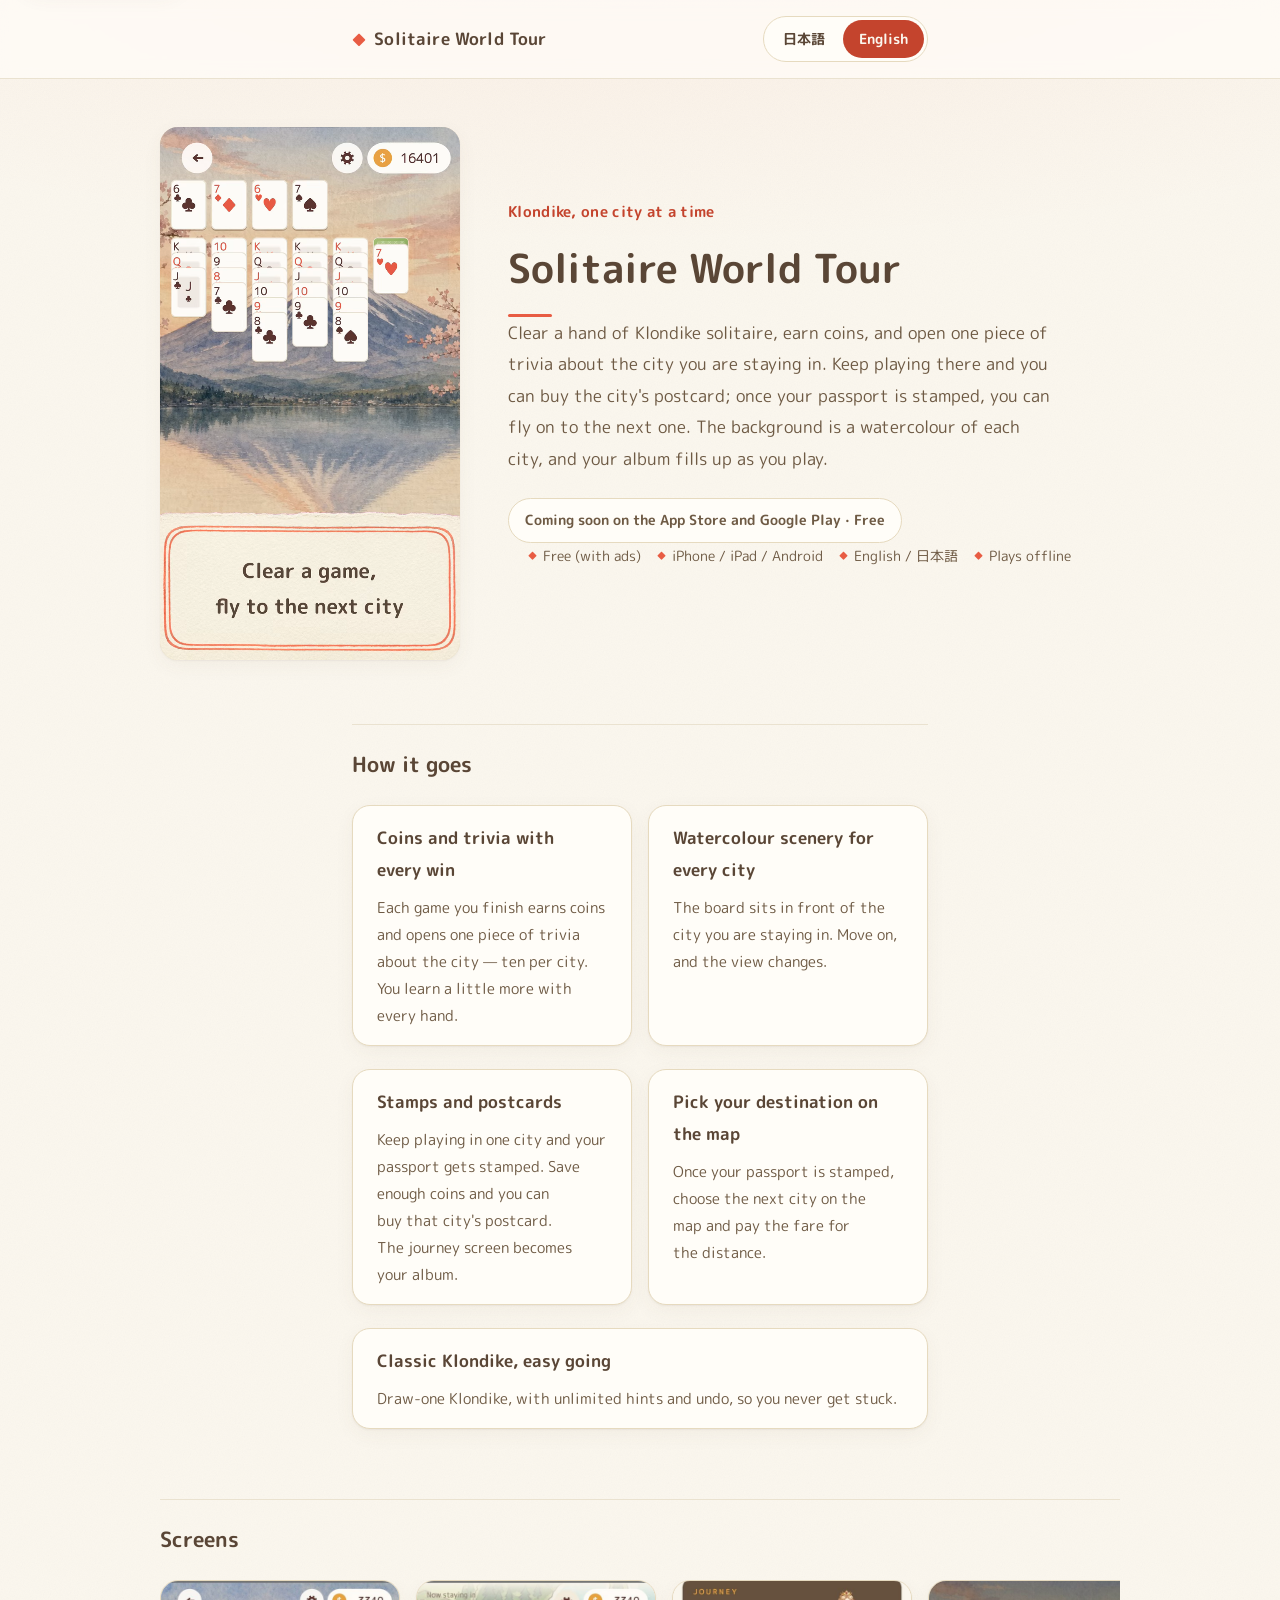
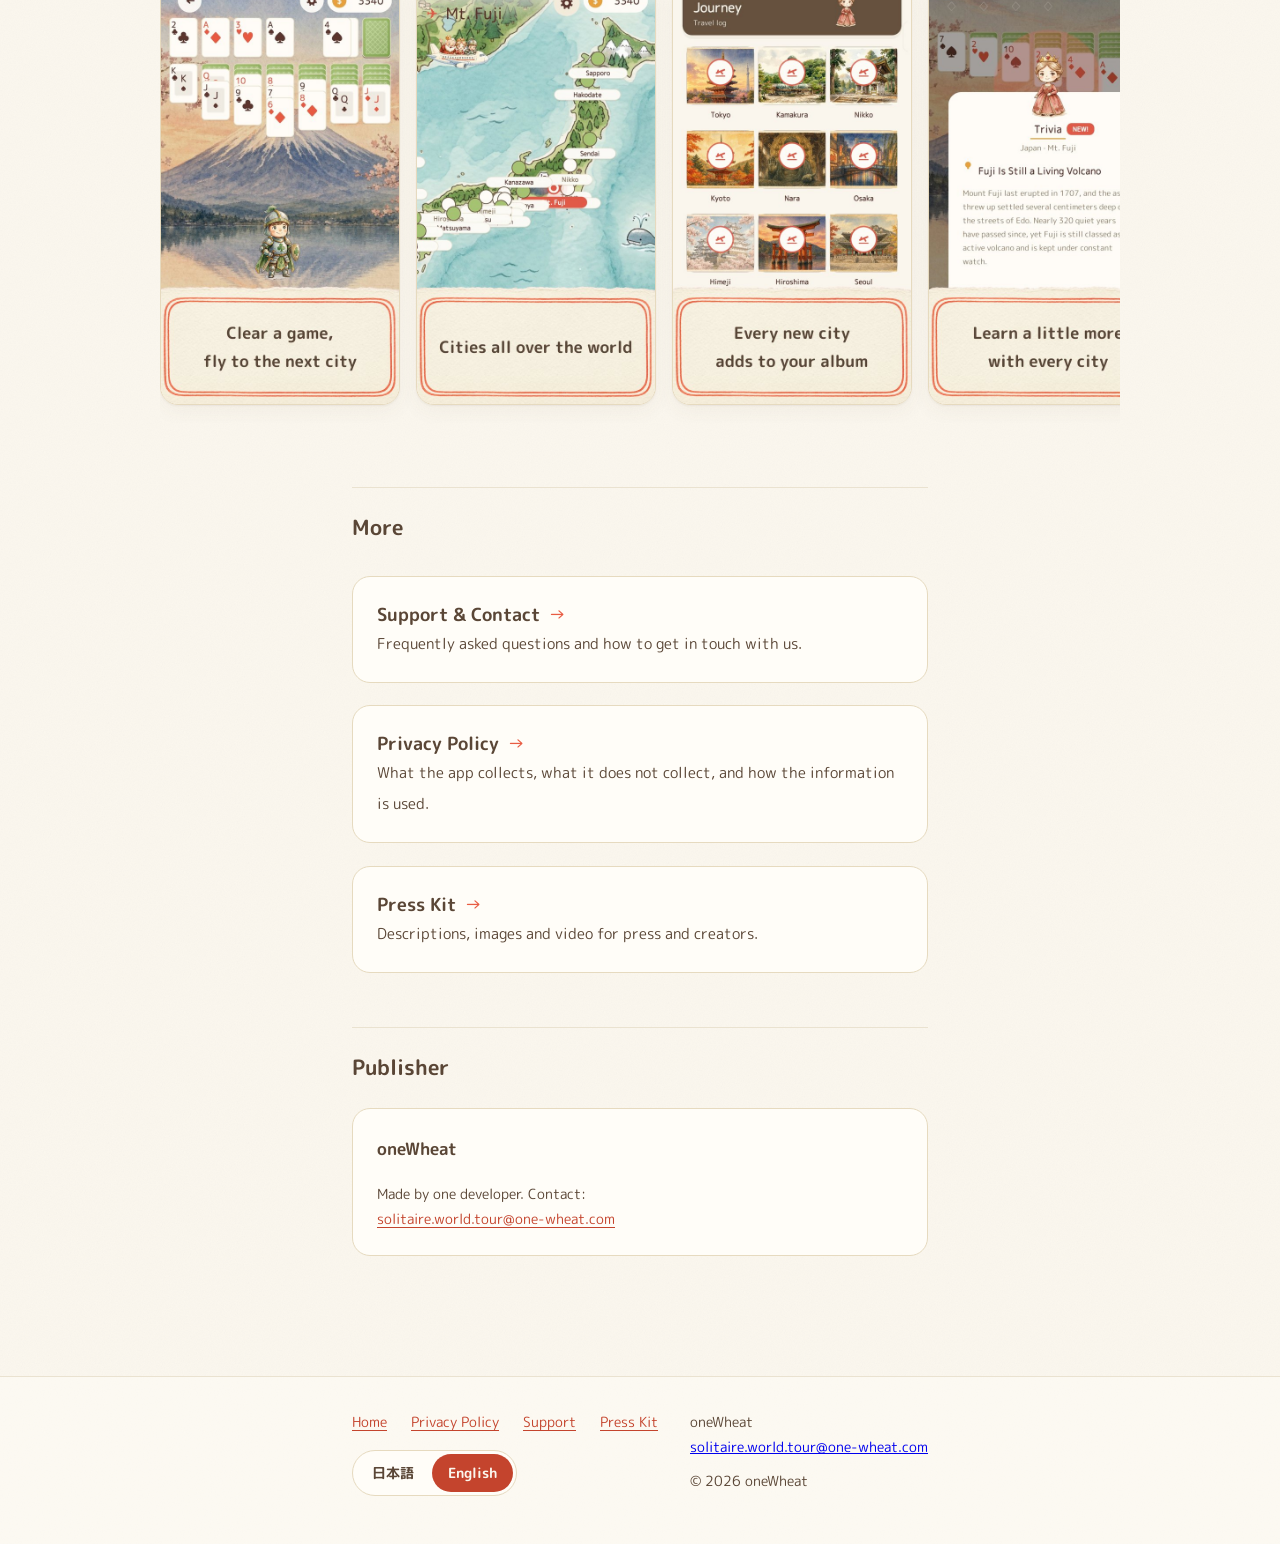
==== get.html @ d3d8b2bd "update" ====
<!DOCTYPE html>
<html lang="ja">
<head>
<meta charset="utf-8">
<meta name="viewport" content="width=device-width, initial-scale=1">
<meta name="color-scheme" content="light">
<title>ソリティア世界旅行 / Solitaire World Tour</title>
<meta name="description" content="ソリティア世界旅行 — クロンダイク・ソリティアを遊んでコインを貯め、世界の街をひとつずつ巡る癒やし系のカードゲーム。Solitaire World Tour — clear a hand of Klondike, earn coins, and fly from city to city. Free on iOS and Android.">
<meta name="robots" content="noindex">
<meta property="og:type" content="website">
<meta property="og:title" content="ソリティア世界旅行 / Solitaire World Tour">
<meta property="og:description" content="世界の街をめぐる、水彩のカードゲーム。Klondike, one city at a time.">
<meta property="og:image" content="https://shunchobi.github.io/solitaire-world-tour-site/assets/press/feature-graphic-ja.jpg">
<meta property="og:url" content="https://shunchobi.github.io/solitaire-world-tour-site/get.html">
<meta name="twitter:card" content="summary_large_image">
<link rel="icon" href="assets/favicon.svg" type="image/svg+xml">
<link rel="stylesheet" href="assets/style.css">
<script>
/* アプリ内の「アプリを教える」が共有する URL。開いた端末に合わせてストアへ送る。
   ここに来るのは共有を受け取った人なので、読み物は挟まずそのまま送る。
   SNS のプレビュー取得は JavaScript を実行しないため、上の og: がそのまま使われる。 */
(function () {
  var ua = navigator.userAgent || "";
  var ios = /iPad|iPhone|iPod/.test(ua) ||
    /* iPadOS 13 以降は Mac を名乗るので、指で触れるかどうかで見分ける */
    (/Macintosh/.test(ua) && typeof document.ontouchend !== "undefined");
  var url = ios
    ? "https://apps.apple.com/app/id6792692437"
    : /Android/.test(ua)
      ? "https://play.google.com/store/apps/details?id=com.one_wheat.solitaire_world"
      : "./";
  /* 履歴に残さない。戻ったときにこのページへ来ないようにするため。 */
  window.location.replace(url);
})();
</script>
</head>
<body>
<!-- JavaScript が動かないときだけ見える。両ストアへの入口を残す。 -->
<main class="get">
  <h1>ソリティア世界旅行<br><span lang="en">Solitaire World Tour</span></h1>
  <p>世界の街をめぐる、水彩のカードゲーム。<br><span lang="en">Klondike, one city at a time.</span></p>
  <ul>
    <li><a href="https://apps.apple.com/app/id6792692437">App Store（iPhone / iPad）</a></li>
    <li><a href="https://play.google.com/store/apps/details?id=com.one_wheat.solitaire_world">Google Play（Android）</a></li>
  </ul>
  <p><a href="./">アプリの紹介ページ / About the app</a></p>
</main>
</body>
</html>
---- assets/style.css ----
@charset "UTF-8";

/* ソリティア世界旅行 公開ページ 共通スタイル
   設計は .design/DESIGN_BRIEF.md、色は docs/design/worldview.md のカラートークンに準拠。
   純黒は使わない。影は暖かいセピアで作る。 */

/* ---------------------------------------------------------------- font */
/* リポジトリの TTF から作った woff2 サブセット。tools/build-fonts.sh で再生成する。 */
@font-face {
  font-family: "M PLUS Rounded 1c Subset";
  src: url("fonts/mplus-rounded1c-400.woff2") format("woff2");
  font-weight: 400;
  font-style: normal;
  font-display: swap;
}
@font-face {
  font-family: "M PLUS Rounded 1c Subset";
  src: url("fonts/mplus-rounded1c-700.woff2") format("woff2");
  font-weight: 700;
  font-style: normal;
  font-display: swap;
}

/* --------------------------------------------------------------- tokens */
:root {
  color-scheme: light;

  --cream: #fbf7ee;
  --surface: #fffdf8;
  --border: #e6dabf;
  --divider: #eae2d0;

  /* 文字に使える色。cream 地でのコントラスト比を併記する。 */
  --ink: #5a4636;      /* 8.30:1 — 本文・見出し */
  --ink-mid: #6e5a44;  /* 6.12:1 — 副次テキスト(worldview.md の pinStroke) */
  --link: #c4442d;     /* 4.66:1 — リンク文字。cream を載せても 4.66:1 */

  /* 文字に使わない色。装飾・塗りのみ。 */
  --accent: #e85c43;   /* 3.25:1 — 罫線・フォーカスリング・下線 */
  --gold: #edb23e;     /* 1.78:1 — 差し色 */

  --s1: 4px;
  --s2: 8px;
  --s3: 12px;
  --s4: 16px;
  --s6: 24px;
  --s8: 32px;
  --s12: 48px;
  --s16: 64px;
  --s24: 96px;

  --r-sm: 10px;
  --r-md: 18px;
  --r-pill: 999px;

  --shadow-subtle: 0 1px 2px rgba(90, 70, 54, 0.06), 0 6px 20px rgba(90, 70, 54, 0.05);

  /* サブセットが落ちても丸ゴシックであることは保たれるよう、
     ui-rounded と ヒラギノ丸ゴ を先に置く。 */
  --font-sans: "M PLUS Rounded 1c Subset", "M PLUS Rounded 1c", "Rounded Mplus 1c",
    ui-rounded, "Hiragino Maru Gothic ProN", "Hiragino Sans", "Yu Gothic Medium",
    "Noto Sans JP", system-ui, sans-serif;

  /* ヘッダー・本文・フッターを同じ幅にして、ページの左端を一本に通す。 */
  --measure: 40rem;
}

/* ---------------------------------------------------------------- reset */
*,
*::before,
*::after {
  box-sizing: border-box;
}

html {
  -webkit-text-size-adjust: 100%;
  scroll-behavior: smooth;
}

body {
  margin: 0;
  font-family: var(--font-sans);
  font-size: 16px;
  line-height: 1.9;
  color: var(--ink);
  background-color: var(--cream);
  /* 上端のやわらかい朱の滲みと、水彩紙のざらつき。どちらもごく薄く敷くだけ。 */
  background-image:
    radial-gradient(130% 52% at 50% -8%, rgba(232, 92, 67, 0.06), rgba(232, 92, 67, 0) 68%),
    url("data:image/svg+xml,%3Csvg xmlns='http://www.w3.org/2000/svg' width='140' height='140'%3E%3Cfilter id='n'%3E%3CfeTurbulence type='fractalNoise' baseFrequency='.85' numOctaves='3' stitchTiles='stitch'/%3E%3CfeColorMatrix type='saturate' values='0'/%3E%3C/filter%3E%3Crect width='140' height='140' filter='url(%23n)' opacity='.05'/%3E%3C/svg%3E");
  background-repeat: no-repeat, repeat;
  background-attachment: fixed, scroll;
  text-wrap: pretty;
  -webkit-font-smoothing: antialiased;
}

img {
  max-width: 100%;
  height: auto;
}

/* ------------------------------------------------------------ 言語切替 */
/* 既定は日英とも表示する。JavaScript が有効なときだけ片方を隠す。
   これで審査担当の環境で JS が無効でも、両言語とも必ず読める。 */
html.js[data-active-lang="ja"] [data-lang="en"],
html.js[data-active-lang="en"] [data-lang="ja"] {
  display: none;
}

/* JS 無効時、隣り合う短い文字列の区切り。 */
html:not(.js) .t[data-lang="en"]::before {
  content: " / ";
  color: var(--ink-mid);
}

/* JS 無効時は切り替えボタンが働かないので出さない。 */
html:not(.js) .lang {
  display: none;
}

/* -------------------------------------------------------- skip link */
.skip {
  position: absolute;
  left: var(--s4);
  top: calc(-1 * var(--s16));
  z-index: 10;
  padding: var(--s3) var(--s6);
  border-radius: var(--r-pill);
  background: var(--surface);
  border: 1px solid var(--border);
  box-shadow: var(--shadow-subtle);
  color: var(--ink);
  font-weight: 700;
  text-decoration: none;
  transition: top 140ms ease-out;
}

.skip:focus-visible {
  top: var(--s4);
}

/* ------------------------------------------------------------- shell */
.shell {
  width: 100%;
  max-width: var(--measure);
  margin-inline: auto;
  padding-inline: 20px;
}

/* ------------------------------------------------------------ header */
.site-header {
  border-bottom: 1px solid var(--divider);
  background: rgba(255, 253, 248, 0.72);
  backdrop-filter: blur(8px);
  -webkit-backdrop-filter: blur(8px);
}

.header-inner {
  display: flex;
  flex-direction: column;
  align-items: flex-start;
  gap: var(--s3);
  padding-block: var(--s4);
}

.wordmark {
  display: inline-flex;
  align-items: baseline;
  gap: var(--s2);
  color: var(--ink);
  font-size: 17px;
  font-weight: 700;
  letter-spacing: 0.01em;
  text-decoration: none;
}

.wordmark__suit {
  color: var(--accent);
  font-size: 14px;
}

.wordmark:hover {
  text-decoration: underline;
  text-underline-offset: 4px;
}

.lang {
  display: inline-flex;
  padding: 3px;
  gap: 2px;
  border: 1px solid var(--border);
  border-radius: var(--r-pill);
  background: var(--surface);
}

.lang__btn {
  min-height: 38px;
  padding: 7px 16px;
  border: 0;
  border-radius: var(--r-pill);
  background: transparent;
  color: var(--ink);
  font-family: inherit;
  font-size: 14px;
  font-weight: 700;
  line-height: 1.6;
  cursor: pointer;
  transition: background-color 140ms ease-out, color 140ms ease-out;
}

.lang__btn:hover {
  background: rgba(232, 92, 67, 0.09);
}

.lang__btn:active {
  background: rgba(232, 92, 67, 0.16);
}

/* 選択中。地は --accent(3.25:1)ではなく --link を使う。
   cream の文字を載せて 4.66:1 になり、通常サイズの文字でも AA を満たす。 */
.lang__btn[aria-pressed="true"] {
  background: var(--link);
  color: var(--cream);
}

/* --------------------------------------------------------- page head */
.page-head {
  padding-block: var(--s16) var(--s8);
}

.page-head h1 {
  margin: 0;
  font-size: 30px;
  font-weight: 700;
  line-height: 1.4;
  letter-spacing: 0.01em;
}

.page-head h1::after {
  content: "";
  display: block;
  width: 44px;
  height: 3px;
  margin-top: var(--s4);
  border-radius: var(--r-pill);
  background: var(--accent);
}

.lead {
  max-width: 34rem;
  margin: var(--s6) 0 0;
  font-size: 17px;
  line-height: 1.85;
  color: var(--ink-mid);
}

.updated {
  margin: var(--s4) 0 0;
  font-size: 13px;
  line-height: 1.7;
  color: var(--ink);
}

/* ------------------------------------------------------------- prose */
.prose {
  padding-bottom: var(--s16);
}

.prose h2 {
  margin: var(--s12) 0 var(--s4);
  padding-top: var(--s6);
  border-top: 1px solid var(--divider);
  font-size: 21px;
  font-weight: 700;
  line-height: 1.5;
  scroll-margin-top: var(--s6);
}

/* 見出しの前の余白は、文書の途中では広く取りたいが、
   リード文のすぐ下に来る最初の見出しでは空きすぎる。 */
.page-head + h2 {
  margin-top: var(--s6);
}

.prose h3 {
  margin: var(--s8) 0 var(--s3);
  font-size: 17px;
  font-weight: 700;
  line-height: 1.6;
}

.prose p,
.prose ul,
.prose ol {
  margin: 0 0 1em;
}

.prose ul,
.prose ol {
  padding-left: 1.4em;
}

.prose li {
  margin-bottom: 0.4em;
}

.prose li::marker {
  color: var(--ink-mid);
}

.prose a,
.footer-links a,
.contact a {
  color: var(--link);
  text-decoration: underline;
  text-decoration-thickness: 1px;
  text-underline-offset: 3px;
  transition: text-decoration-thickness 120ms ease-out;
}

.prose a:hover,
.footer-links a:hover,
.contact a:hover {
  text-decoration-thickness: 2px;
}

.prose strong {
  font-weight: 700;
}

:focus-visible {
  outline: 2px solid var(--accent);
  outline-offset: 2px;
  border-radius: 3px;
}

/* --------------------------------------------------------------- toc */
.toc {
  margin: var(--s8) 0 0;
  padding: var(--s6);
  border: 1px solid var(--border);
  border-radius: var(--r-md);
  background: var(--surface);
}

.toc h2 {
  margin: 0 0 var(--s3);
  padding: 0;
  border: 0;
  font-size: 14px;
  font-weight: 700;
  letter-spacing: 0.06em;
  color: var(--ink-mid);
}

.toc ol {
  margin: 0;
  padding-left: 1.3em;
  columns: 1;
}

.toc li {
  margin-bottom: 0.3em;
  line-height: 1.7;
}

.toc a {
  color: var(--link);
  text-decoration: underline;
  text-decoration-thickness: 1px;
  text-underline-offset: 3px;
}

/* -------------------------------------------------------------- card */
.card {
  margin: var(--s6) 0;
  padding: var(--s6);
  border: 1px solid var(--border);
  border-radius: var(--r-md);
  background: var(--surface);
}

.card > :first-child {
  margin-top: 0;
}

.card > :last-child {
  margin-bottom: 0;
}

.card h3 {
  margin-top: 0;
}

.contact {
  font-size: 17px;
  font-weight: 700;
}

.contact__note {
  margin-top: var(--s2);
  font-size: 14px;
  font-weight: 400;
  line-height: 1.75;
  color: var(--ink);
}

/* --------------------------------------------------------------- faq */
.faq {
  margin: var(--s6) 0 0;
  border-top: 1px solid var(--divider);
}

.faq__item {
  padding-block: var(--s6);
  border-bottom: 1px solid var(--divider);
}

.faq__q {
  margin: 0 0 var(--s3);
  font-size: 17px;
  font-weight: 700;
  line-height: 1.6;
}

.faq__item p:last-child {
  margin-bottom: 0;
}

/* ------------------------------------------------------------- table */
.table-wrap {
  margin: var(--s4) 0 var(--s6);
  overflow-x: auto;
  border: 1px solid var(--border);
  border-radius: var(--r-sm);
  background: var(--surface);
}

table {
  width: 100%;
  min-width: 34rem;
  border-collapse: collapse;
  font-size: 15px;
  line-height: 1.75;
}

tbody th[scope="row"] {
  white-space: nowrap;
}

th,
td {
  padding: var(--s3) var(--s4);
  text-align: left;
  vertical-align: top;
  border-bottom: 1px solid var(--divider);
}

thead th {
  font-weight: 700;
  white-space: nowrap;
  background: rgba(234, 226, 208, 0.4);
}

tbody tr:last-child th,
tbody tr:last-child td {
  border-bottom: 0;
}

/* ------------------------------------------------------------ portal */
/* index の 2 つの入口。カード全体がリンク。
   `.prose ul` の字下げに負けないよう、詳細度を合わせておく。 */
.prose .portal {
  display: grid;
  gap: var(--s4);
  margin: var(--s8) 0 0;
  padding: 0;
  list-style: none;
}

.portal__item a {
  display: block;
  padding: var(--s6);
  border: 1px solid var(--border);
  border-radius: var(--r-md);
  background: var(--surface);
  color: var(--ink);
  text-decoration: none;
  transition: border-color 140ms ease-out, box-shadow 140ms ease-out,
    transform 140ms ease-out;
}

.portal__item a:hover {
  border-color: var(--accent);
  box-shadow: var(--shadow-subtle);
  transform: translateY(-2px);
}

.portal__title {
  display: flex;
  align-items: center;
  gap: var(--s2);
  font-size: 18px;
  font-weight: 700;
  line-height: 1.5;
}

.portal__title::after {
  content: "→";
  color: var(--accent);
  font-weight: 400;
}

.portal__desc {
  margin: var(--s2) 0 0;
  font-size: 15px;
  line-height: 1.75;
  color: var(--ink);
}

/* ------------------------------------------------------------ footer */
.site-footer {
  margin-top: auto;
  padding-block: var(--s8) var(--s12);
  border-top: 1px solid var(--divider);
  background: rgba(255, 253, 248, 0.5);
  font-size: 14px;
  line-height: 1.8;
}

.footer-inner {
  display: flex;
  flex-direction: column;
  gap: var(--s6);
}

/* 長い法務ページではヘッダーのトグルまで戻るのが遠いので、フッターにも同じものを置く。 */
.footer-nav {
  display: flex;
  flex-direction: column;
  align-items: flex-start;
  gap: var(--s4);
}

.footer-links {
  display: flex;
  flex-wrap: wrap;
  gap: var(--s2) var(--s6);
  margin: 0;
  padding: 0;
  list-style: none;
}

.footer-meta p {
  margin: 0;
}

.footer-meta .copyright {
  margin-top: var(--s2);
  color: var(--ink);
}

/* ------------------------------------------------------------ layout */
.page {
  display: flex;
  flex-direction: column;
  min-height: 100dvh;
}

/* -------------------------------------------------------- responsive */
/* 狭い画面では表を行ごとのブロックに積み替える。3 列のまま横スクロールさせると
   1 列目が 1 文字ずつ折り返してしまい、いちばん読ませたい表が読めなくなるため。
   隠れた列見出しは各セルの data-label から補う。 */
@media (max-width: 599px) {
  .table-wrap {
    overflow-x: visible;
    border: 0;
    border-radius: 0;
    background: none;
  }

  .table-wrap thead {
    display: none;
  }

  .table-wrap table,
  .table-wrap tbody,
  .table-wrap tr,
  .table-wrap th,
  .table-wrap td {
    display: block;
    width: auto;
    min-width: 0;
  }

  .table-wrap th,
  .table-wrap td {
    padding: 0;
    border: 0;
  }

  .table-wrap tbody tr {
    margin-bottom: var(--s4);
    padding: var(--s4);
    border: 1px solid var(--border);
    border-radius: var(--r-sm);
    background: var(--surface);
  }

  .table-wrap tbody tr:last-child {
    margin-bottom: 0;
  }

  .table-wrap tbody th[scope="row"] {
    margin-bottom: var(--s3);
    font-size: 16px;
    white-space: normal;
  }

  .table-wrap td {
    margin-top: var(--s3);
  }

  .table-wrap td::before {
    content: attr(data-label);
    display: block;
    margin-bottom: 2px;
    font-size: 12px;
    font-weight: 700;
    letter-spacing: 0.04em;
    color: var(--ink-mid);
  }
}

@media (min-width: 600px) {
  .shell {
    padding-inline: 32px;
  }

  .header-inner {
    flex-direction: row;
    align-items: center;
    justify-content: space-between;
  }

  .page-head h1 {
    font-size: 34px;
  }

  .toc ol {
    columns: 2;
    column-gap: var(--s8);
  }

  .toc li {
    break-inside: avoid;
  }

  .footer-inner {
    flex-direction: row;
    align-items: flex-start;
    justify-content: space-between;
    gap: var(--s8);
  }
}

/* --------------------------------------------------------- 動きの抑制 */
@media (prefers-reduced-motion: reduce) {
  html {
    scroll-behavior: auto;
  }

  *,
  *::before,
  *::after {
    animation-duration: 0.01ms !important;
    animation-iteration-count: 1 !important;
    transition-duration: 0.01ms !important;
  }
}

/* --------------------------------------------------------------- 印刷 */
@media print {
  html.js [data-lang] {
    display: revert !important;
  }

  body {
    background: #fff;
    color: #3d3025;
  }

  .site-header,
  .skip,
  .lang,
  .toc {
    display: none;
  }

  .prose a::after {
    content: " (" attr(href) ")";
    font-size: 11px;
    word-break: break-all;
  }
}

/* ------------------------------------------------------------ top page */
/* 紹介ページ(index.html)とプレスキット(press.html)で使う。本文の幅(--measure)より
   広い帯を使う区画には .shell--wide を付ける。 */
.shell--wide {
  max-width: 64rem;
}

.hero {
  padding-block: var(--s12) var(--s8);
}

.hero__inner {
  display: grid;
  gap: var(--s8);
  align-items: center;
}

.hero__video {
  position: relative;
  width: min(100%, 300px);
  margin-inline: auto;
  aspect-ratio: 9 / 16;
  border-radius: var(--r-md);
  overflow: hidden;
  background: var(--border);
  box-shadow: var(--shadow-subtle);
}

.hero__video video,
.hero__video .hero__poster {
  display: block;
  width: 100%;
  height: 100%;
  object-fit: cover;
}

.hero__video .hero__poster {
  display: none;
}

.hero__eyebrow {
  margin: 0 0 var(--s2);
  font-size: 15px;
  font-weight: 700;
  letter-spacing: 0.02em;
  color: var(--link);
}

.hero__title {
  margin: 0;
  font-size: 34px;
  font-weight: 700;
  line-height: 1.3;
}

.hero__title::after {
  content: "";
  display: block;
  width: 44px;
  height: 3px;
  margin-top: 20px;
  border-radius: var(--r-pill);
  background: var(--accent);
}

.stores {
  display: flex;
  flex-wrap: wrap;
  gap: var(--s3);
  align-items: center;
  margin-top: var(--s6);
}

.stores img {
  display: block;
  height: 48px;
  width: auto;
}

.stores__note {
  display: inline-block;
  padding: var(--s2) var(--s4);
  border: 1px solid var(--border);
  border-radius: var(--r-pill);
  background: var(--surface);
  font-size: 14px;
  font-weight: 700;
  color: var(--ink-mid);
}

.facts {
  display: flex;
  flex-wrap: wrap;
  gap: var(--s2) var(--s4);
  margin: var(--s4) 0 0;
  padding: 0;
  list-style: none;
  font-size: 14px;
  color: var(--ink-mid);
}

.facts li::before {
  content: "\25C6";
  margin-right: 6px;
  font-size: 9px;
  color: var(--accent);
  vertical-align: 2px;
}

.section {
  padding-block: var(--s8);
}

.section h2:first-child {
  margin-top: 0;
}

.prose .features {
  display: grid;
  gap: var(--s4);
  margin: var(--s6) 0 0;
  padding: 0;
  list-style: none;
}

.features__item {
  padding: var(--s4) var(--s6);
  border: 1px solid var(--border);
  border-radius: var(--r-md);
  background: var(--surface);
  box-shadow: var(--shadow-subtle);
}

.features__item strong {
  display: block;
  margin-bottom: var(--s2);
  font-size: 17px;
}

.features__item span {
  display: block;
  font-size: 15px;
  line-height: 1.8;
  color: var(--ink-mid);
}

.prose .shots {
  display: flex;
  gap: var(--s4);
  margin: var(--s6) 0 0;
  padding: 0 0 var(--s3);
  list-style: none;
  overflow-x: auto;
  scroll-snap-type: x mandatory;
  -webkit-overflow-scrolling: touch;
}

.shots li {
  flex: 0 0 auto;
  width: min(68vw, 240px);
  scroll-snap-align: start;
}

.shots img {
  display: block;
  width: 100%;
  height: auto;
  border-radius: var(--r-md);
  border: 1px solid var(--border);
  box-shadow: var(--shadow-subtle);
}

/* プレスキット */
.press-grid {
  display: grid;
  gap: var(--s4);
  grid-template-columns: repeat(auto-fill, minmax(140px, 1fr));
  margin: var(--s6) 0 0;
  padding: 0;
  list-style: none;
}

.press-grid li {
  margin: 0;
}

.press-grid a {
  display: block;
  color: inherit;
  text-decoration: none;
}

.press-grid img {
  display: block;
  width: 100%;
  height: auto;
  border: 1px solid var(--border);
  border-radius: var(--r-sm);
  background: var(--surface);
}

.press-grid figcaption {
  margin-top: var(--s2);
  font-size: 13px;
  line-height: 1.6;
  color: var(--ink-mid);
}

.prose .download {
  display: inline-block;
  margin-top: var(--s4);
  padding: var(--s3) var(--s6);
  border-radius: var(--r-pill);
  background: var(--accent);
  color: var(--cream);
  font-weight: 700;
  text-decoration: none;
  box-shadow: var(--shadow-subtle);
}

.prose .download:hover {
  filter: brightness(0.95);
}

.copyblock {
  margin: var(--s4) 0 0;
  padding: var(--s4) var(--s6);
  border: 1px solid var(--border);
  border-radius: var(--r-sm);
  background: var(--surface);
  font-size: 15px;
  line-height: 1.85;
  white-space: pre-wrap;
}

@media (min-width: 700px) {
  .hero__inner {
    grid-template-columns: 300px minmax(0, 1fr);
    gap: var(--s12);
  }

  .hero__video {
    margin-inline: 0;
  }

  .hero__title {
    font-size: 40px;
  }

  .prose .features {
    grid-template-columns: repeat(2, minmax(0, 1fr));
  }

  .prose .features .features__item:last-child {
    grid-column: 1 / -1;
  }
}

@media (prefers-reduced-motion: reduce) {
  /* 動きを減らす設定では自動再生の動画を出さず、最初の 1 フレームの静止画にする。 */
  .hero__video video {
    display: none;
  }

  .hero__video .hero__poster {
    display: block;
  }
}
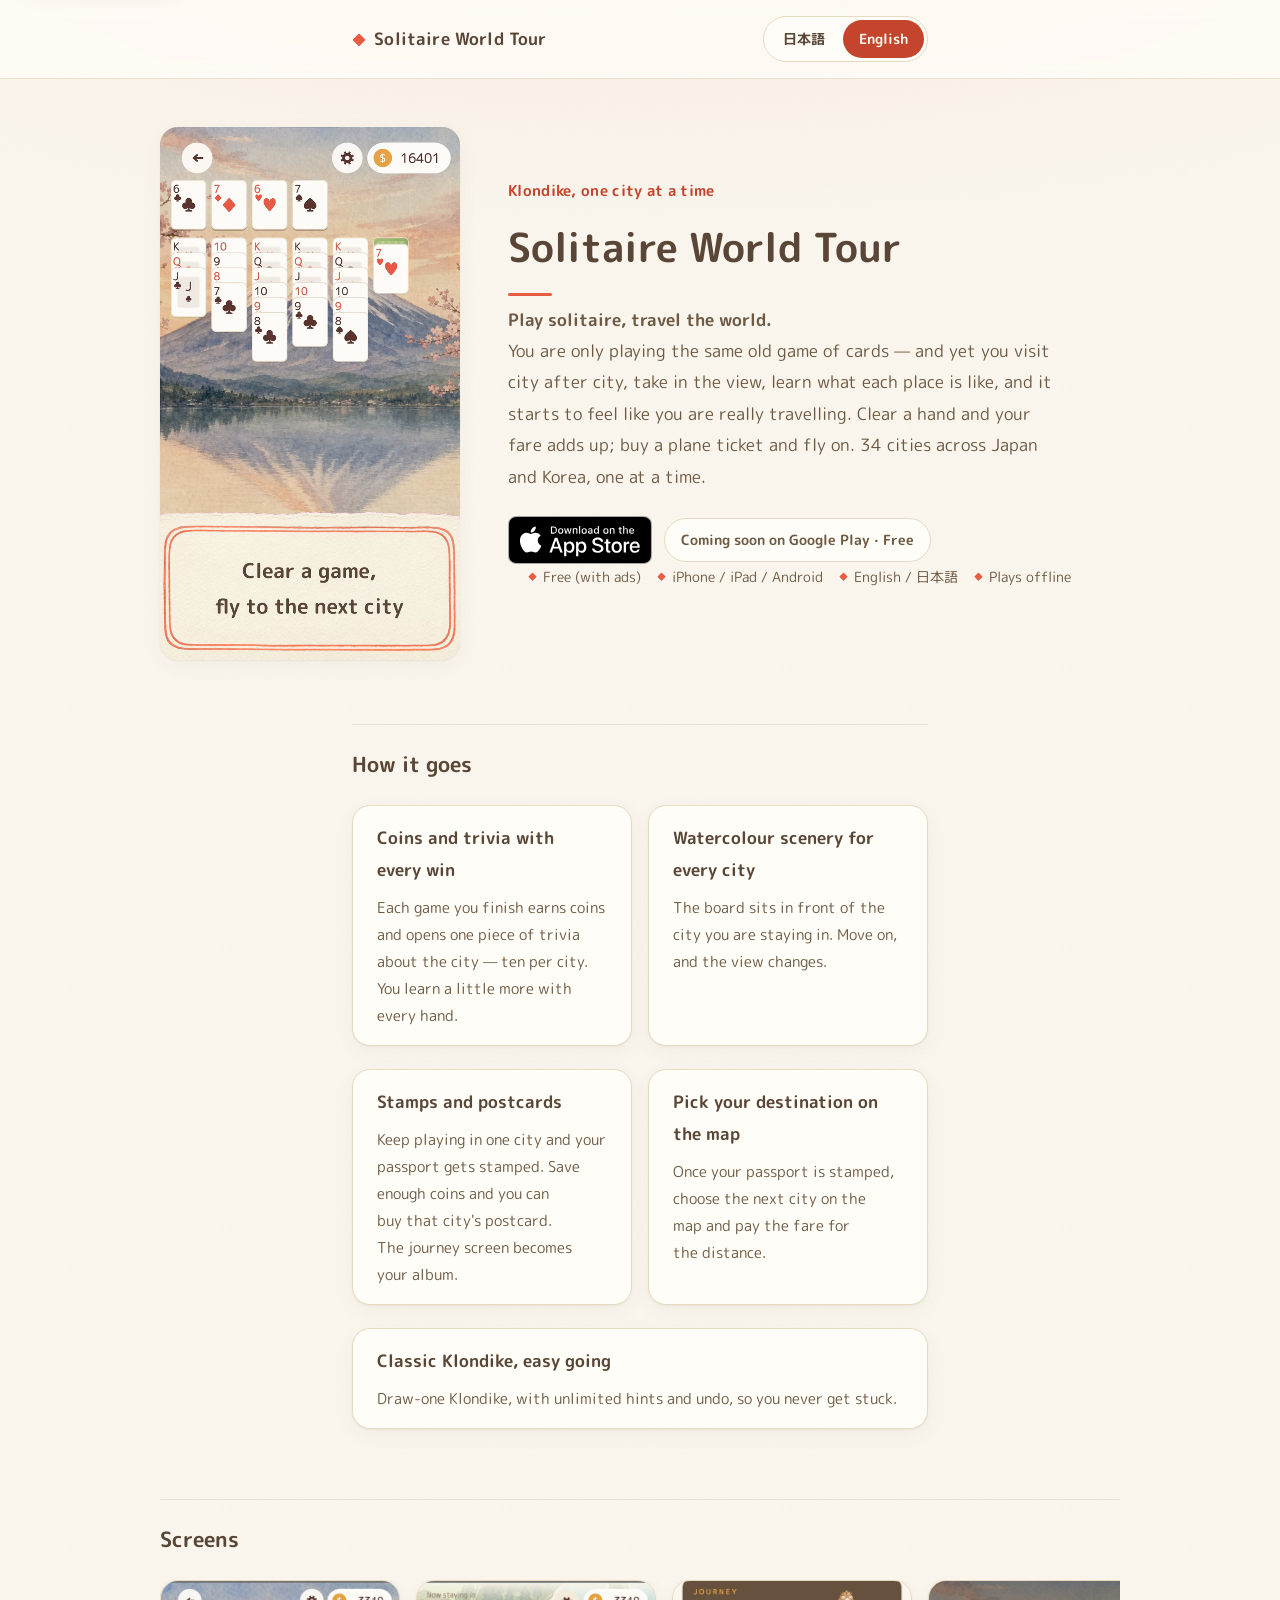
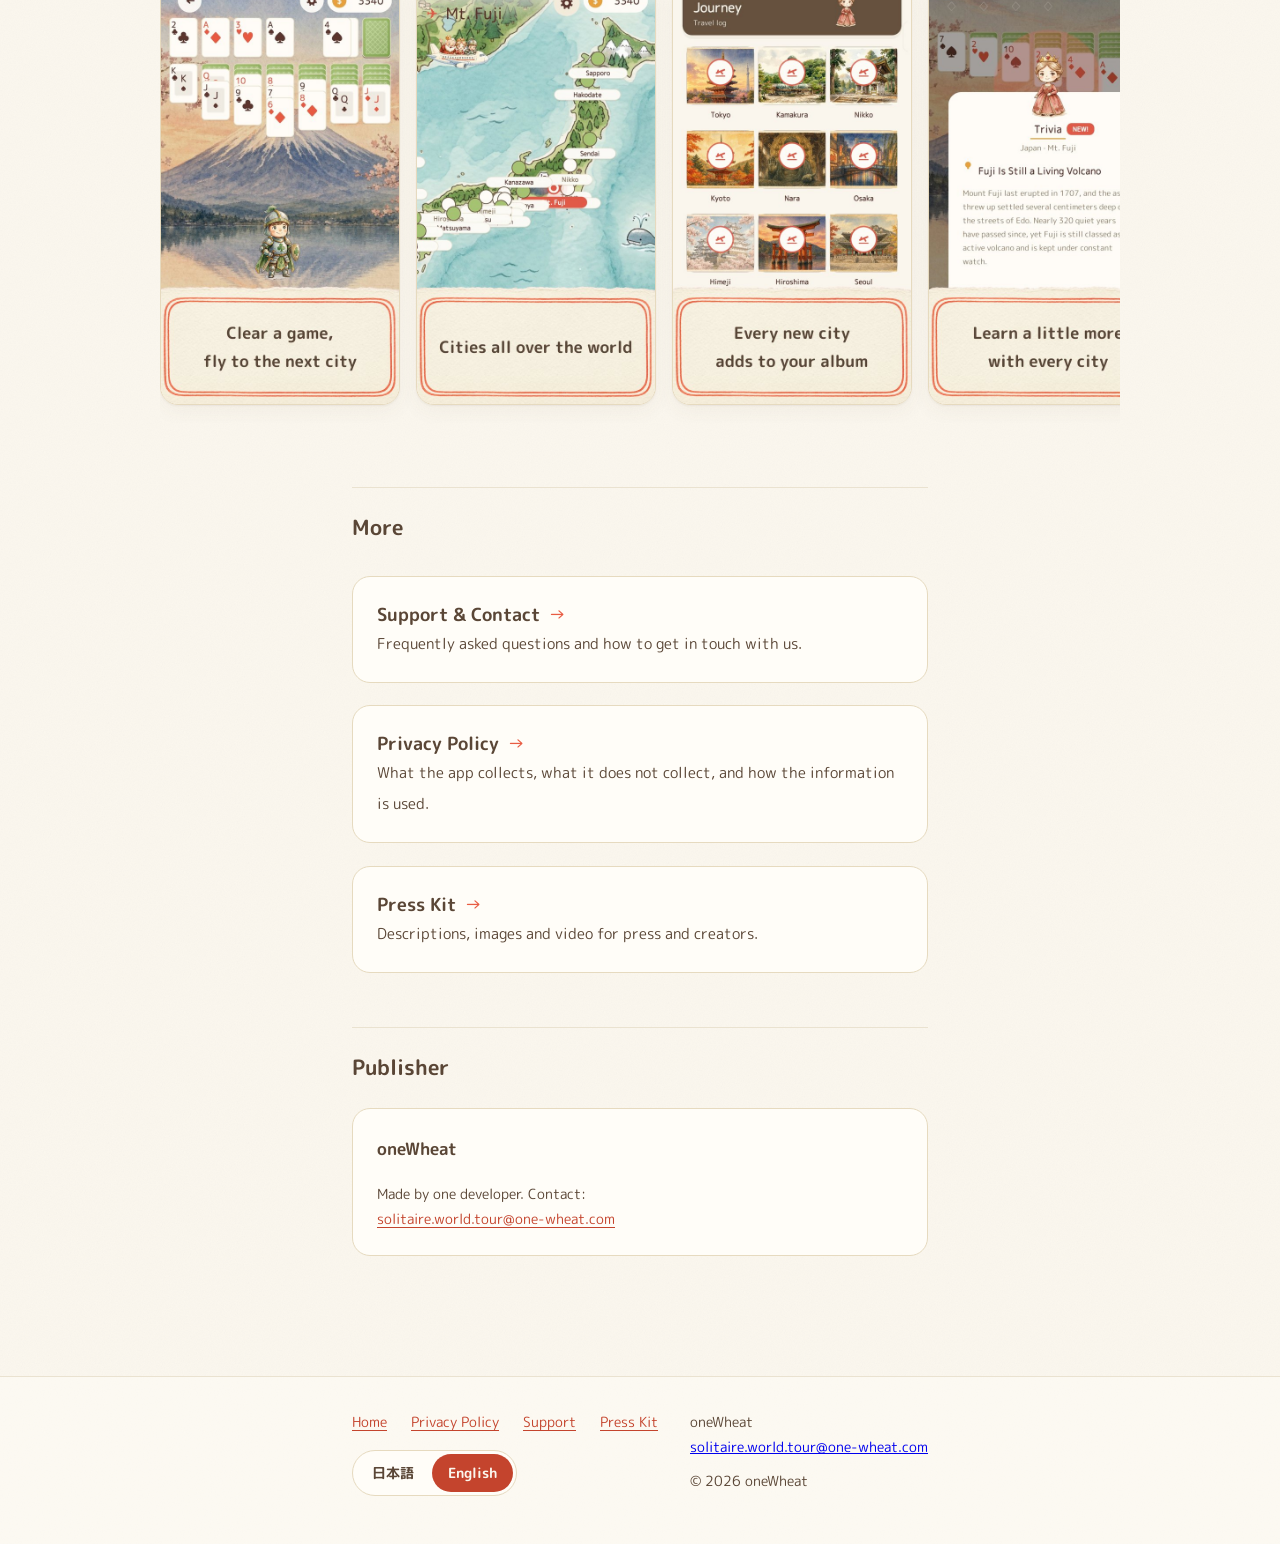
==== commit c4a7a85c: "配信開始に合わせてサイトを直す App Store は 2026-09-19 に公開済みなのに、トップページが予約注文バッジの ままだった。Apple 公式の配信中バッジを追加して差し替え、プレスキッ" ====
--- a/get.html
+++ b/get.html
@@ -16,10 +16,16 @@
 <link rel="icon" href="assets/favicon.svg" type="image/svg+xml">
 <link rel="stylesheet" href="assets/style.css">
 <script>
-/* アプリ内の「アプリを教える」が共有する URL。開いた端末に合わせてストアへ送る。
+/* アプリ内の「アプリを共有」が共有する URL。開いた端末に合わせてストアへ送る。
    ここに来るのは共有を受け取った人なので、読み物は挟まずそのまま送る。
-   SNS のプレビュー取得は JavaScript を実行しないため、上の og: がそのまま使われる。 */
+   SNS のプレビュー取得は JavaScript を実行しないため、上の og: がそのまま使われる。
+
+   ▼ Android 版の配信を開始したら戻すこと(2026-09-19 時点は審査中で未公開)
+   Google Play のページはまだ無く、開くと 404 になる。そのため Android は
+   いまだけ紹介ページへ送っている。配信が始まったら ANDROID_URL を
+   Google Play の URL に戻し、下の本文の一覧も Google Play のリンクに戻す。 */
 (function () {
+  var ANDROID_URL = "./";
   var ua = navigator.userAgent || "";
   var ios = /iPad|iPhone|iPod/.test(ua) ||
     /* iPadOS 13 以降は Mac を名乗るので、指で触れるかどうかで見分ける */
@@ -27,7 +33,7 @@
   var url = ios
     ? "https://apps.apple.com/app/id6792692437"
     : /Android/.test(ua)
-      ? "https://play.google.com/store/apps/details?id=com.one_wheat.solitaire_world"
+      ? ANDROID_URL
       : "./";
   /* 履歴に残さない。戻ったときにこのページへ来ないようにするため。 */
   window.location.replace(url);
@@ -41,7 +47,9 @@
   <p>世界の街をめぐる、水彩のカードゲーム。<br><span lang="en">Klondike, one city at a time.</span></p>
   <ul>
     <li><a href="https://apps.apple.com/app/id6792692437">App Store（iPhone / iPad）</a></li>
-    <li><a href="https://play.google.com/store/apps/details?id=com.one_wheat.solitaire_world">Google Play（Android）</a></li>
+    <!-- Android 版の配信を開始したら、上の ANDROID_URL とあわせてこの行も
+         Google Play のリンクに戻すこと。 -->
+    <li>Google Play（Android）は近日配信予定 / Coming soon on Google Play</li>
   </ul>
   <p><a href="./">アプリの紹介ページ / About the app</a></p>
 </main>
--- a/assets/style.css
+++ b/assets/style.css
@@ -765,6 +765,7 @@
   width: 44px;
   height: 3px;
   margin-top: 20px;
+  margin-bottom: var(--s2);
   border-radius: var(--r-pill);
   background: var(--accent);
 }
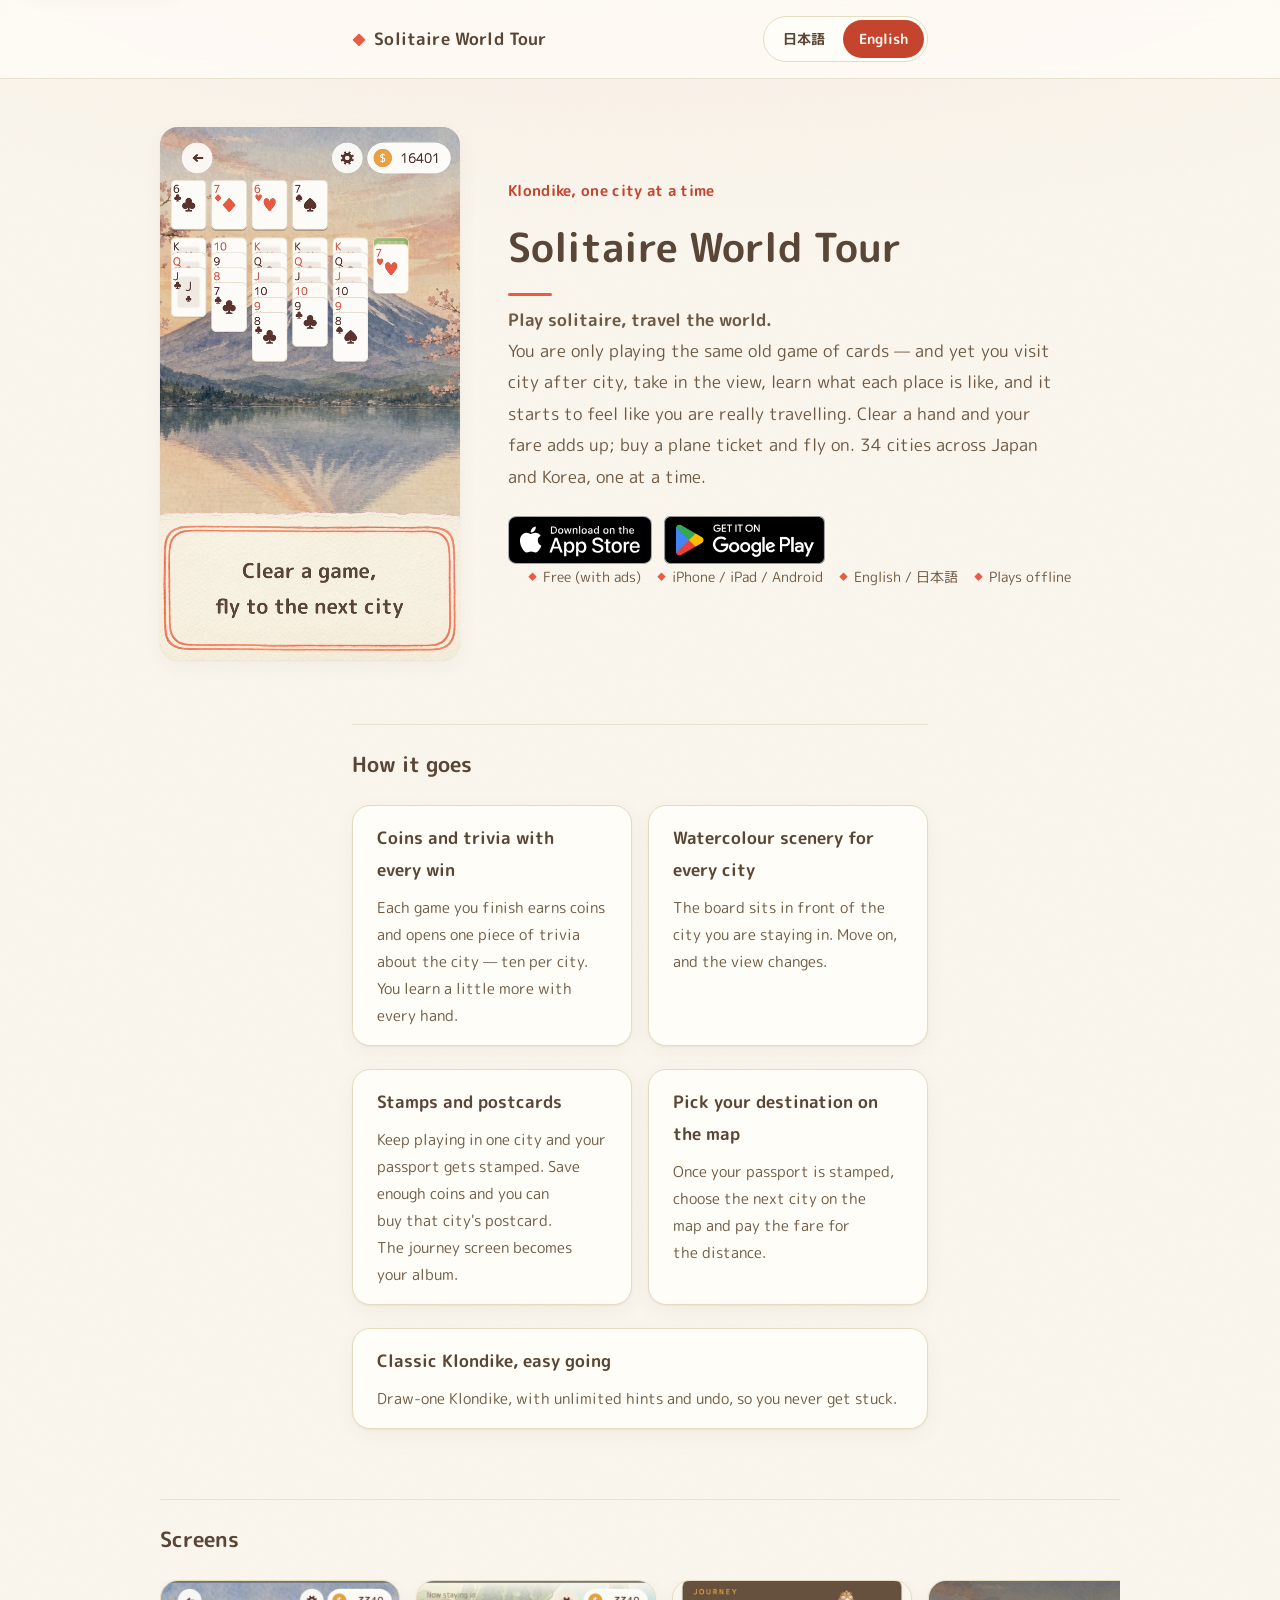
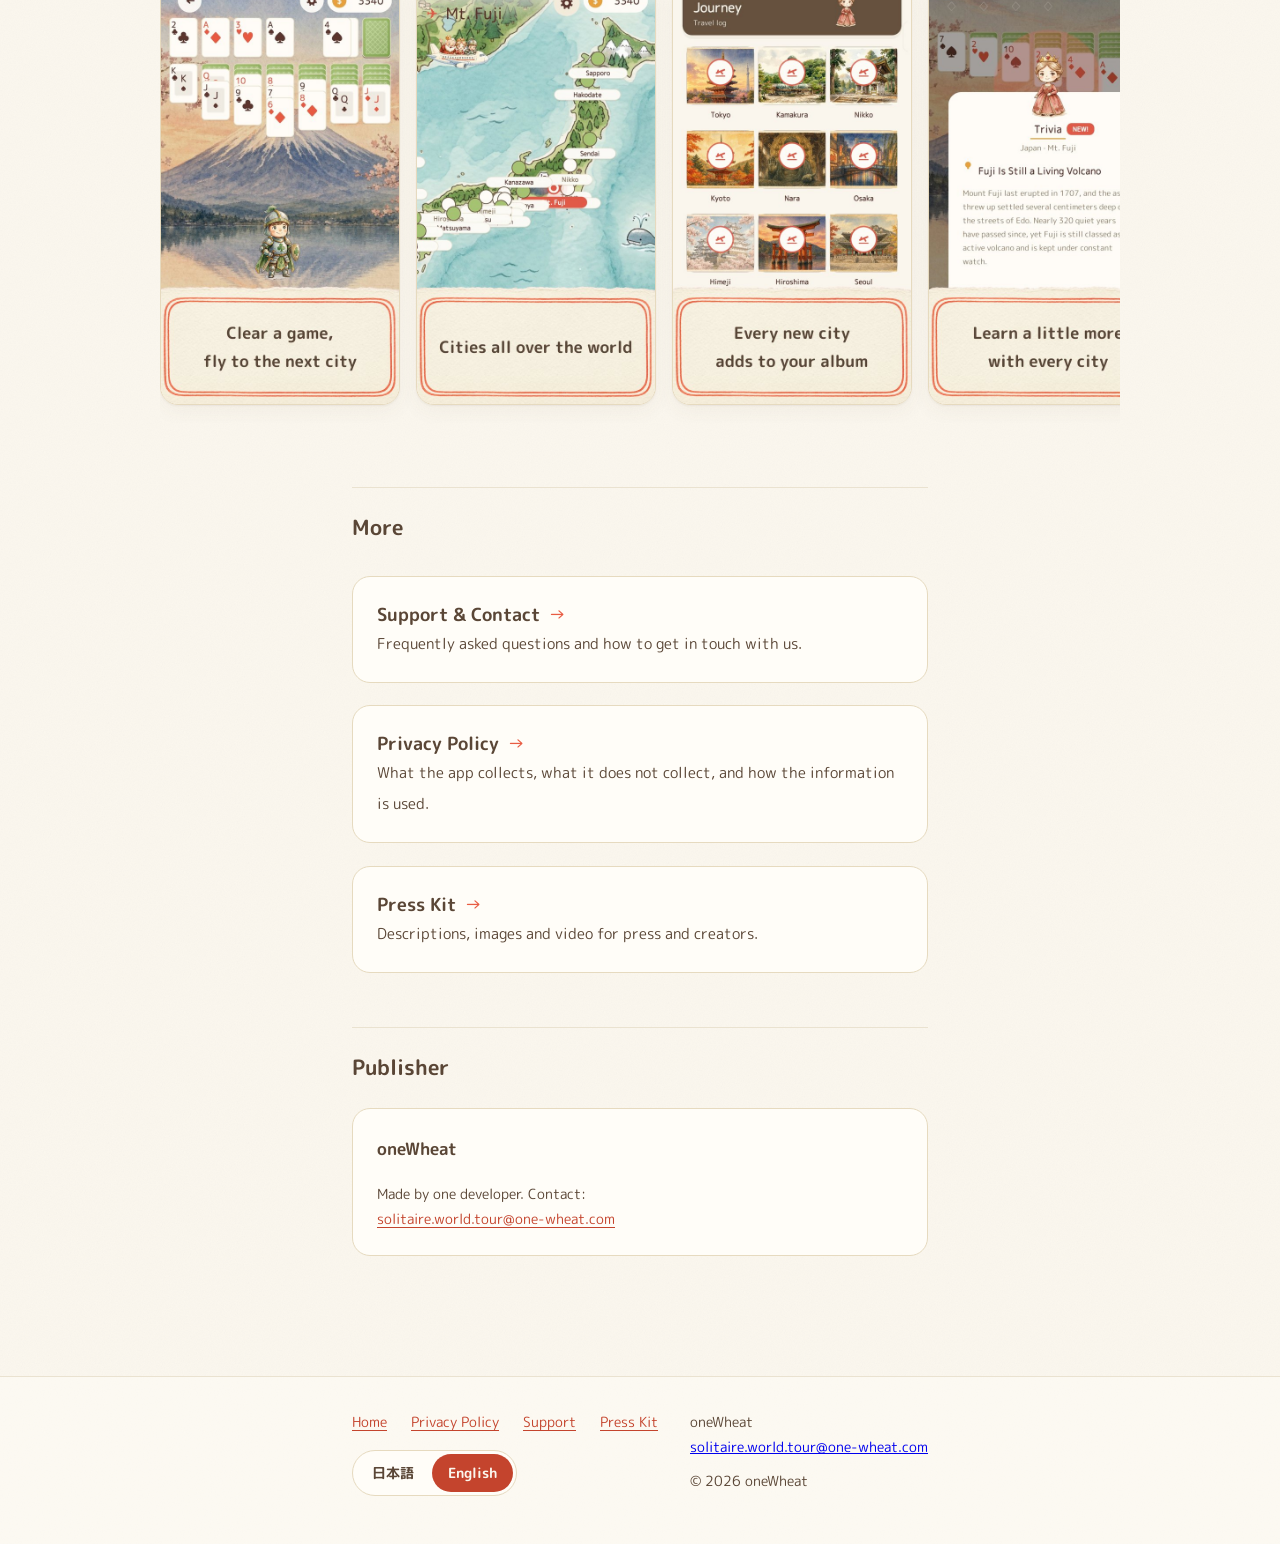
==== commit 3c1e1124: "upate" ====
--- a/get.html
+++ b/get.html
@@ -18,14 +18,8 @@
 <script>
 /* アプリ内の「アプリを共有」が共有する URL。開いた端末に合わせてストアへ送る。
    ここに来るのは共有を受け取った人なので、読み物は挟まずそのまま送る。
-   SNS のプレビュー取得は JavaScript を実行しないため、上の og: がそのまま使われる。
-
-   ▼ Android 版の配信を開始したら戻すこと(2026-09-19 時点は審査中で未公開)
-   Google Play のページはまだ無く、開くと 404 になる。そのため Android は
-   いまだけ紹介ページへ送っている。配信が始まったら ANDROID_URL を
-   Google Play の URL に戻し、下の本文の一覧も Google Play のリンクに戻す。 */
+   SNS のプレビュー取得は JavaScript を実行しないため、上の og: がそのまま使われる。 */
 (function () {
-  var ANDROID_URL = "./";
   var ua = navigator.userAgent || "";
   var ios = /iPad|iPhone|iPod/.test(ua) ||
     /* iPadOS 13 以降は Mac を名乗るので、指で触れるかどうかで見分ける */
@@ -33,7 +27,7 @@
   var url = ios
     ? "https://apps.apple.com/app/id6792692437"
     : /Android/.test(ua)
-      ? ANDROID_URL
+      ? "https://play.google.com/store/apps/details?id=com.one_wheat.solitaire_world"
       : "./";
   /* 履歴に残さない。戻ったときにこのページへ来ないようにするため。 */
   window.location.replace(url);
@@ -47,9 +41,7 @@
   <p>世界の街をめぐる、水彩のカードゲーム。<br><span lang="en">Klondike, one city at a time.</span></p>
   <ul>
     <li><a href="https://apps.apple.com/app/id6792692437">App Store（iPhone / iPad）</a></li>
-    <!-- Android 版の配信を開始したら、上の ANDROID_URL とあわせてこの行も
-         Google Play のリンクに戻すこと。 -->
-    <li>Google Play（Android）は近日配信予定 / Coming soon on Google Play</li>
+    <li><a href="https://play.google.com/store/apps/details?id=com.one_wheat.solitaire_world">Google Play（Android）</a></li>
   </ul>
   <p><a href="./">アプリの紹介ページ / About the app</a></p>
 </main>
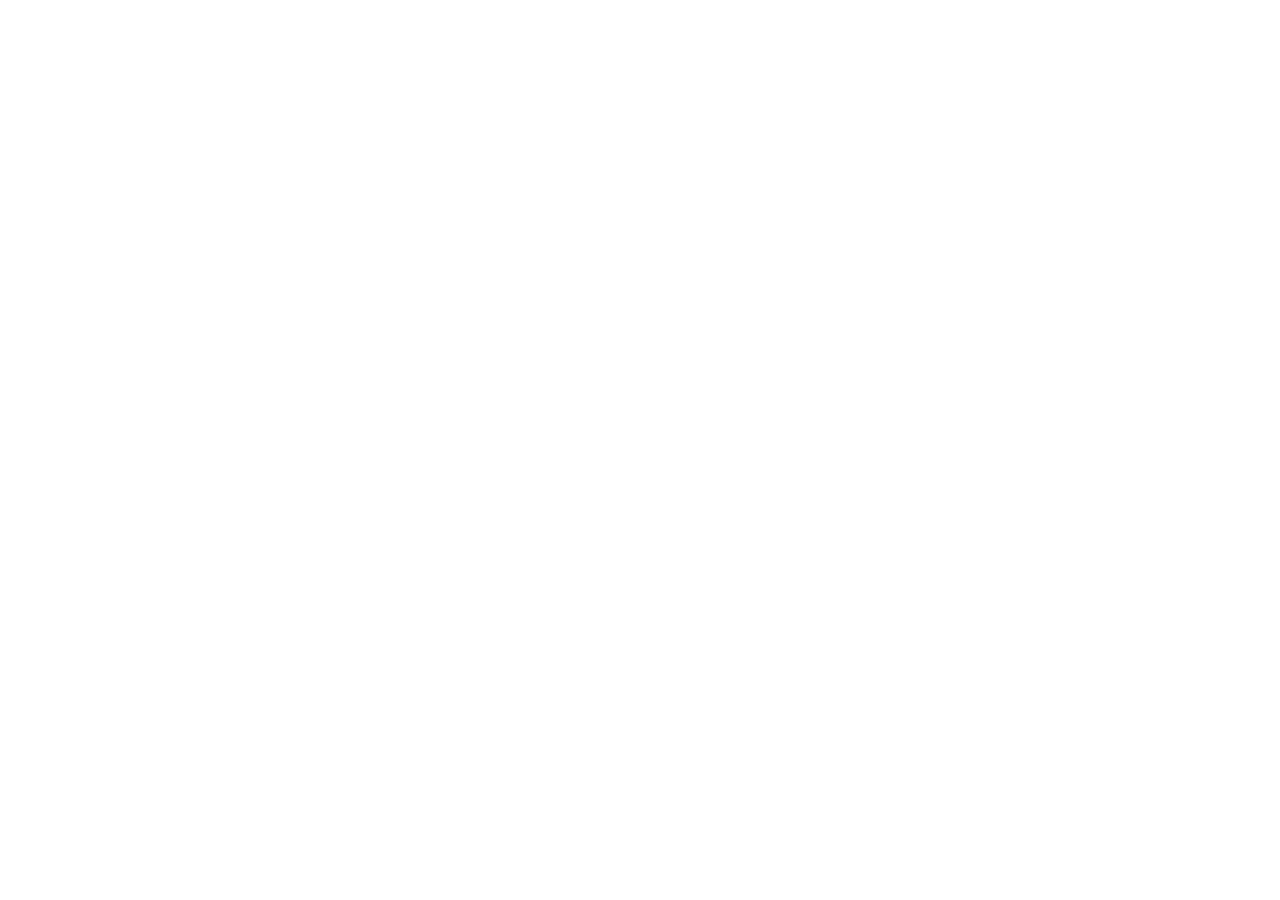
==== commit 2587b8c9: "全ページを one-wheat.com の同じページへの転送に置き換える 公式サイトは one-wheat.com へ移っている。このサイトが検索で新サイトの代わりに出ていたため、 5 ページを、新サ" ====
--- a/get.html
+++ b/get.html
@@ -2,48 +2,26 @@
 <html lang="ja">
 <head>
 <meta charset="utf-8">
-<meta name="viewport" content="width=device-width, initial-scale=1">
-<meta name="color-scheme" content="light">
 <title>ソリティア世界旅行 / Solitaire World Tour</title>
-<meta name="description" content="ソリティア世界旅行 — クロンダイク・ソリティアを遊んでコインを貯め、世界の街をひとつずつ巡る癒やし系のカードゲーム。Solitaire World Tour — clear a hand of Klondike, earn coins, and fly from city to city. Free on iOS and Android.">
-<meta name="robots" content="noindex">
 <meta property="og:type" content="website">
 <meta property="og:title" content="ソリティア世界旅行 / Solitaire World Tour">
 <meta property="og:description" content="世界の街をめぐる、水彩のカードゲーム。Klondike, one city at a time.">
-<meta property="og:image" content="https://shunchobi.github.io/solitaire-world-tour-site/assets/press/feature-graphic-ja.jpg">
-<meta property="og:url" content="https://shunchobi.github.io/solitaire-world-tour-site/get.html">
+<meta property="og:image" content="https://one-wheat.com/solitaire-world-tour/assets/press/feature-graphic-ja.jpg">
+<meta property="og:url" content="https://one-wheat.com/solitaire-world-tour/get">
 <meta name="twitter:card" content="summary_large_image">
-<link rel="icon" href="assets/favicon.svg" type="image/svg+xml">
-<link rel="stylesheet" href="assets/style.css">
+<link rel="canonical" href="https://one-wheat.com/solitaire-world-tour/get">
+<meta http-equiv="refresh" content="0; url=https://one-wheat.com/solitaire-world-tour/get">
 <script>
-/* アプリ内の「アプリを共有」が共有する URL。開いた端末に合わせてストアへ送る。
-   ここに来るのは共有を受け取った人なので、読み物は挟まずそのまま送る。
-   SNS のプレビュー取得は JavaScript を実行しないため、上の og: がそのまま使われる。 */
+/* このサイトは one-wheat.com へ移った。?lang=en 付きで開かれたときは英語のページへ送る。
+   上の meta refresh より後に置くこと。#… も引き継ぐ。 */
 (function () {
-  var ua = navigator.userAgent || "";
-  var ios = /iPad|iPhone|iPod/.test(ua) ||
-    /* iPadOS 13 以降は Mac を名乗るので、指で触れるかどうかで見分ける */
-    (/Macintosh/.test(ua) && typeof document.ontouchend !== "undefined");
-  var url = ios
-    ? "https://apps.apple.com/app/id6792692437"
-    : /Android/.test(ua)
-      ? "https://play.google.com/store/apps/details?id=com.one_wheat.solitaire_world"
-      : "./";
-  /* 履歴に残さない。戻ったときにこのページへ来ないようにするため。 */
-  window.location.replace(url);
+  var en = /[?&]lang=en(?:&|$)/.test(window.location.search);
+  window.location.replace((en ? "https://one-wheat.com/solitaire-world-tour/get" : "https://one-wheat.com/solitaire-world-tour/get") + window.location.hash);
 })();
 </script>
 </head>
 <body>
-<!-- JavaScript が動かないときだけ見える。両ストアへの入口を残す。 -->
-<main class="get">
-  <h1>ソリティア世界旅行<br><span lang="en">Solitaire World Tour</span></h1>
-  <p>世界の街をめぐる、水彩のカードゲーム。<br><span lang="en">Klondike, one city at a time.</span></p>
-  <ul>
-    <li><a href="https://apps.apple.com/app/id6792692437">App Store（iPhone / iPad）</a></li>
-    <li><a href="https://play.google.com/store/apps/details?id=com.one_wheat.solitaire_world">Google Play（Android）</a></li>
-  </ul>
-  <p><a href="./">アプリの紹介ページ / About the app</a></p>
-</main>
+<p>このページは移転しました。 / This page has moved.<br>
+<a href="https://one-wheat.com/solitaire-world-tour/get">https://one-wheat.com/solitaire-world-tour/get</a></p>
 </body>
 </html>
